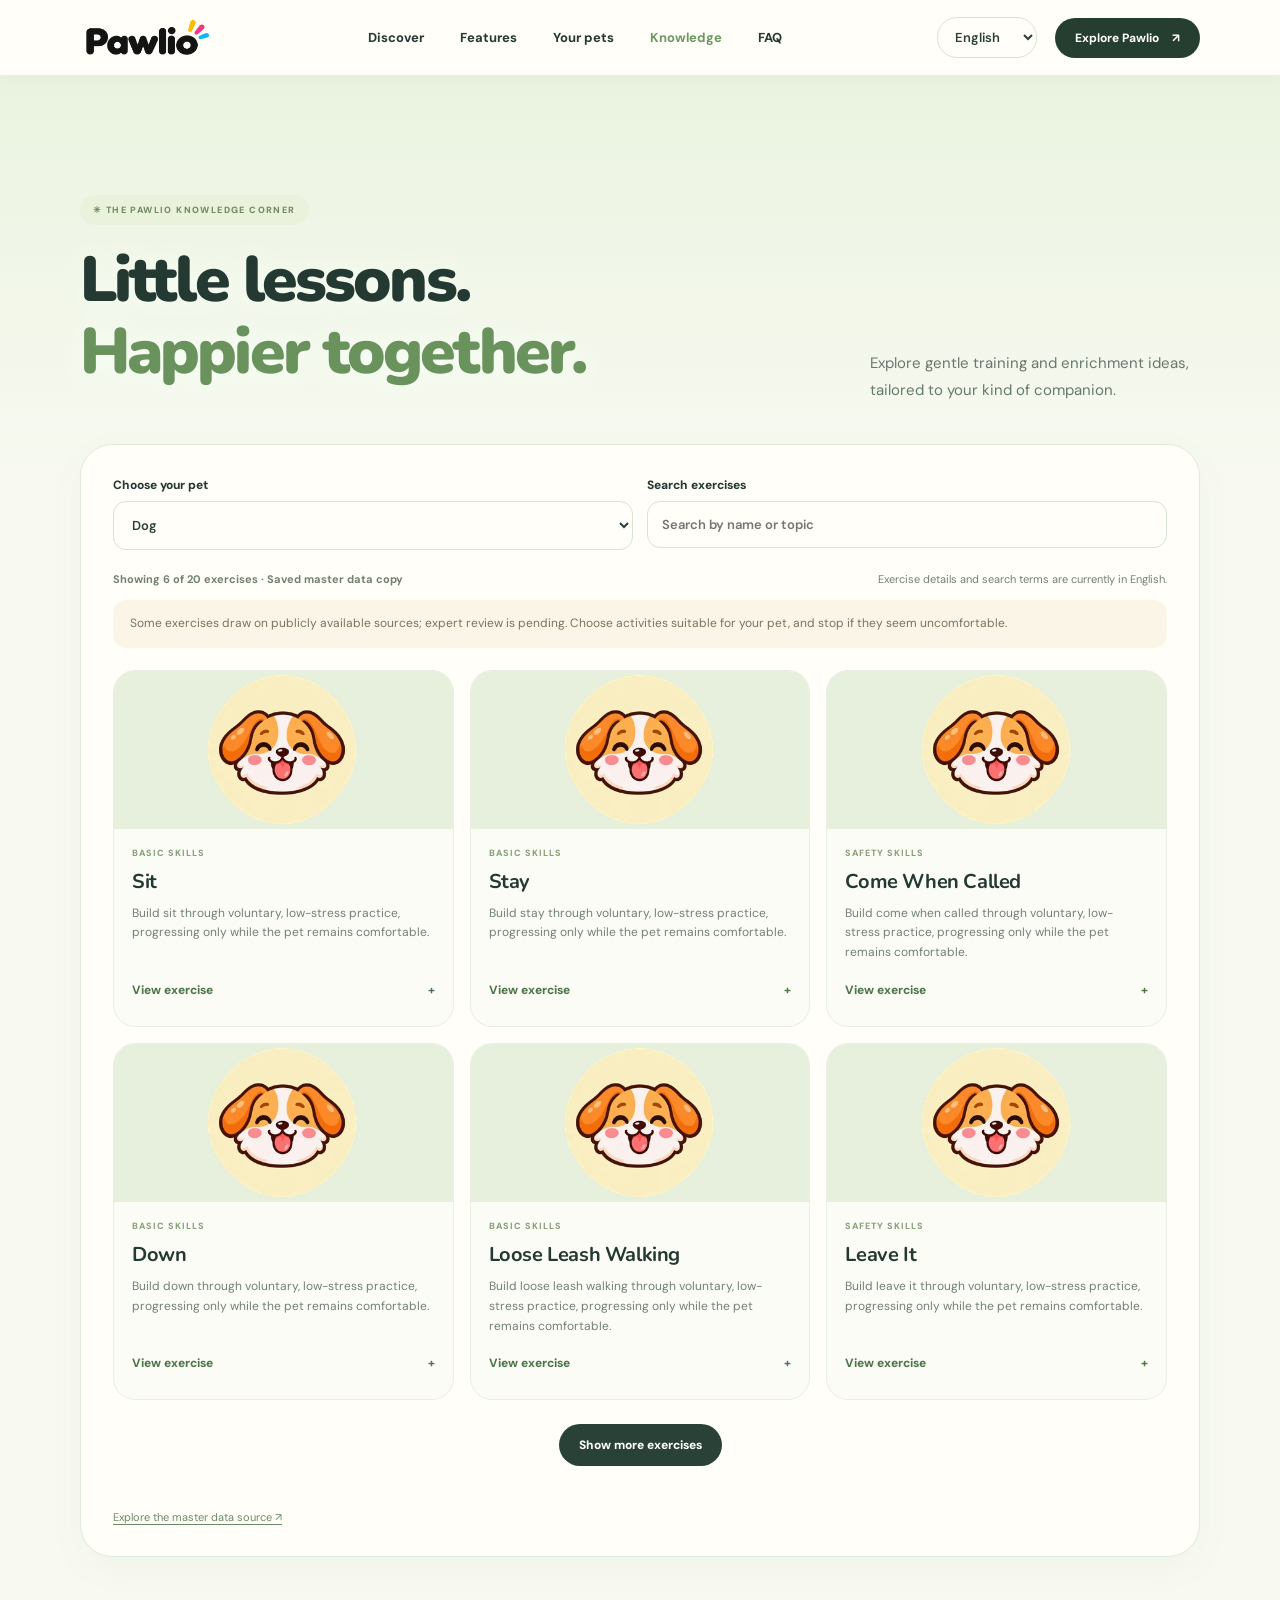
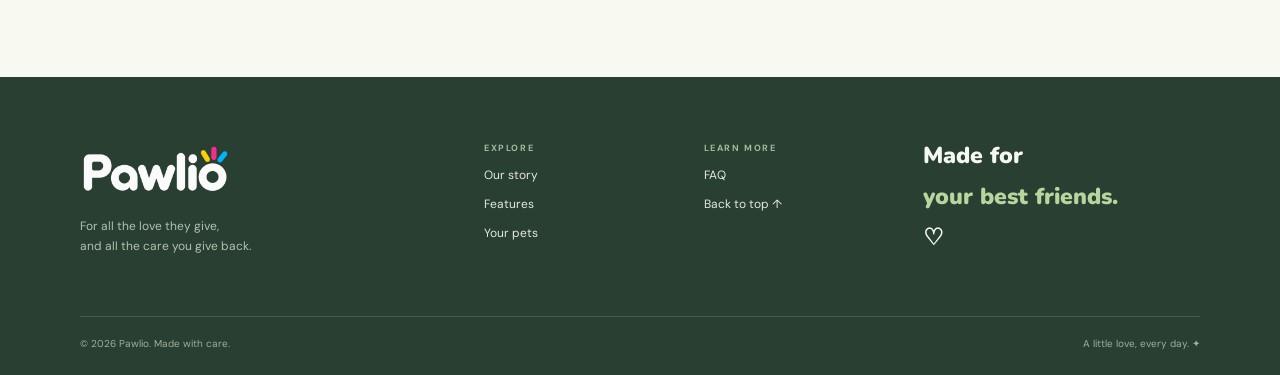
==== exercises.html @ b814471b "Add dedicated exercise page and update navbar logo" ====
<!DOCTYPE html>
<html lang="en"><head><meta charset="UTF-8"><meta name="viewport" content="width=device-width, initial-scale=1"><meta name="theme-color" content="#f9fbf0"><meta name="description" content="Discover pet-specific training and enrichment ideas in the Pawlio knowledge corner."><title>Pet Exercises &amp; Training — Pawlio</title><link rel="preconnect" href="https://fonts.googleapis.com"><link rel="preconnect" href="https://fonts.gstatic.com" crossorigin><link href="https://fonts.googleapis.com/css2?family=DM+Sans:wght@400;500;600;700&family=Nunito:wght@500;600;700;800;900&family=Noto+Sans+KR:wght@400;600;700;900&family=Noto+Sans+SC:wght@400;600;700;900&family=Noto+Sans+JP:wght@400;600;700;900&display=swap" rel="stylesheet"><link rel="stylesheet" href="style.css"></head><body>
<header class="top"><nav class="nav wrap" aria-label="Main navigation"><a class="brand brand-header" href="index.html#home" aria-label="Pawlio home"><img src="assets/brand/pawlio-wordmark-dark.png" alt="" width="1000" height="333"></a><div class="navlinks"><a href="index.html#care">Discover</a><a href="index.html#features">Features</a><a href="index.html#friends">Your pets</a><a href="exercises.html" aria-current="page">Knowledge</a><a href="index.html#faq">FAQ</a></div><label class="language-picker"><span class="sr-only">Language</span><select id="language" aria-label="Language"><option value="en">English</option><option value="ko">한국어</option><option value="zh-CN">简体中文</option><option value="ja">日本語</option></select></label><a class="navcta" href="index.html#care">Explore Pawlio <span>↗</span></a><button class="menu" aria-label="Open navigation" aria-expanded="false">☰</button></nav></header>
<main id="top"><section id="knowledge" class="knowledge section exercise-page"><div class="wrap"><div class="knowledge-heading"><div><span class="pill" data-i18n="knowledgePill">✳ &nbsp; THE PAWLIO KNOWLEDGE CORNER</span><h1><span data-i18n="knowledgeTitle">Little lessons.</span><br><em data-i18n="knowledgeTitle2">Happier together.</em></h1></div><p data-i18n="knowledgeIntro">Explore gentle training and enrichment ideas, tailored to your kind of companion.</p></div><div class="knowledge-panel" id="exercise-library"><div class="knowledge-controls"><div><label for="species-select" data-i18n="choosePet">Choose your pet</label><select id="species-select"></select></div><div class="search-control"><label for="exercise-search" data-i18n="searchExercises">Search exercises</label><input id="exercise-search" type="search" autocomplete="off" placeholder="Search by name or topic"></div></div><div class="knowledge-meta"><p id="exercise-status" aria-live="polite"></p><span data-i18n="englishContent">Exercise details are currently in English.</span></div><p class="review-note" data-i18n="reviewNote">Some exercises draw on publicly available sources; expert review is pending. Choose activities suitable for your pet, and stop if they seem uncomfortable.</p><div id="exercise-grid" class="exercise-grid" aria-live="polite"></div><div class="knowledge-actions"><button class="more-exercises" type="button" id="show-more" hidden data-i18n="showMore">Show more exercises</button><button class="retry-exercises" type="button" id="retry" hidden data-i18n="retry">Try again</button></div><a class="source-link" href="https://github.com/Deshan555/Pawtrack-Master-Data" target="_blank" rel="noopener noreferrer" data-i18n="sourceLink">Explore the master data source ↗</a></div></div></section>
</main><footer><div class="wrap footer"><div><a class="brand brand-footer" href="index.html#home" aria-label="Pawlio home"><img src="assets/brand/pawlio-wordmark.webp" alt="" width="2048" height="728" loading="lazy"></a><p>For all the love they give,<br>and all the care you give back.</p></div><div><b>EXPLORE</b><a href="index.html#care">Our story</a><a href="index.html#features">Features</a><a href="index.html#friends">Your pets</a></div><div><b>LEARN MORE</b><a href="index.html#faq">FAQ</a><a href="#top">Back to top ↑</a></div><div class="footer-love">Made for<br><span>your best friends.</span> ♡</div></div><div class="wrap footer-bottom"><span>© 2026 Pawlio. Made with care.</span><span>A little love, every day. ✦</span></div></footer><script src="translations.js" defer></script><script src="script.js" defer></script></body></html>
---- style.css ----
:root{--ink:#243932;--muted:#66796f;--green:#cce5b1;--cream:#fafbf1;--line:#dce6d7}*{box-sizing:border-box}html{scroll-behavior:smooth;scroll-padding-top:90px}body{margin:0;color:var(--ink);background:var(--cream);font-family:'DM Sans',sans-serif;-webkit-font-smoothing:antialiased}.wrap{width:min(1120px,calc(100% - 48px));margin:auto}a{color:inherit;text-decoration:none}button{font:inherit}.top{position:sticky;top:0;z-index:20;background:#fffef9;box-shadow:0 3px 15px #49653b0c}.nav{height:75px;display:flex;align-items:center;justify-content:space-between}.brand{font:900 29px 'Nunito',sans-serif;letter-spacing:-1.8px;white-space:nowrap}.brand-icon{display:inline-grid;place-items:center;width:32px;height:32px;background:#c8e5ae;border-radius:11px;color:#355a3b;font-size:24px;letter-spacing:0;transform:rotate(-12deg)}.brand-dot{color:#a9cd87}.navlinks{display:flex;gap:36px;font-size:13px;font-weight:700}.navlinks a:hover{color:#7c9e65}.navcta{background:#263e30;color:#fff;border-radius:50px;padding:12px 20px;font-size:12px;font-weight:700}.navcta span{padding-left:10px}.menu{display:none;border:0;background:none;font-size:24px}.hero{height:min(810px,calc(100svh - 75px));min-height:650px;position:relative;background:#d5eddf;overflow:hidden}.hero-art{position:absolute;inset:0;background-image:url('hero.webp');background-size:cover;background-position:center 58%}.hero-tint{position:absolute;inset:0;background:linear-gradient(180deg,rgba(239,249,230,.46) 0%,rgba(235,248,229,.34) 36%,transparent 67%,rgba(36,63,36,.12) 100%)}.hero-content{position:relative;z-index:1;text-align:center;padding:65px 20px 0}.eyebrow,.pill,.number{font-size:10px;font-weight:800;letter-spacing:2px}.eyebrow{color:#557a5c}.eyebrow span{color:#a9ba6a;padding:0 7px}h1,h2,h3,h4,p{margin:0}h1,h2,h3,h4{font-family:'Nunito',sans-serif;letter-spacing:-.045em}h1{font-size:clamp(52px,6.2vw,82px);line-height:1.02;margin:17px 0 16px;font-weight:900;text-shadow:0 2px 25px #f5fff4}em{font-style:normal;color:#69925c}.hero-content p{font-size:15px;line-height:1.65;font-weight:600;color:#455d4c}.hero-actions{display:flex;justify-content:center;gap:10px;margin-top:23px}.button{display:inline-flex;justify-content:center;align-items:center;gap:22px;border-radius:30px;padding:15px 21px;font-size:12px;font-weight:800;transition:transform .2s,box-shadow .2s}.button:hover{transform:translateY(-3px);box-shadow:0 8px 18px #324b3524}.button.dark{background:#273e31;color:white}.button.light{background:#fffef4;color:#2f4a35}.hero-bottom{position:absolute;bottom:25px;left:0;right:0;display:flex;align-items:center;justify-content:center;color:white;font-size:9px;letter-spacing:1.7px;font-weight:800;text-shadow:0 1px 5px #43523a}.hero-bottom a{position:absolute;right:5%;border:1px solid white;border-radius:50%;width:35px;height:35px;display:grid;place-items:center;font-size:16px}.section{padding:120px 0}.intro{background:#f9fbf2}.intro-top{text-align:center;max-width:680px;margin:auto}.pill{display:inline-flex;color:#718862;background:#eaf2dc;border-radius:20px;padding:9px 13px;font-size:9px;letter-spacing:1.4px}h2{font-size:clamp(38px,4.4vw,57px);line-height:1.08;font-weight:900}.intro h2{margin:21px 0 20px}.intro-top>p,.feature-heading>p,.friends-inner>p,.faq-grid>div>p{font-size:15px;line-height:1.8;color:var(--muted)}.intro-top>p{max-width:550px;margin:auto}.care-grid{display:grid;grid-template-columns:repeat(3,1fr);gap:25px;margin-top:68px}.care-grid article{text-align:center;padding:0 24px}.care-icon{width:62px;height:62px;border-radius:24px;display:grid;place-items:center;margin:0 auto 21px;font-size:28px;font-weight:700}.peach{background:#fce8d9;color:#ca8977}.lilac{background:#eeebf9;color:#9588bc}.green{background:#e1eed5;color:#7c9c68}.care-grid h3{font-size:20px;margin-bottom:10px;letter-spacing:-.025em}.care-grid p,.feature-copy p{font-size:14px;line-height:1.75;color:var(--muted)}.features{background:#edf5e6}.feature-heading{display:flex;align-items:end;justify-content:space-between;margin-bottom:65px;gap:30px}.feature-heading h2{margin-top:20px}.feature-heading>p{max-width:320px}.feature-block{display:grid;grid-template-columns:1fr 1fr;align-items:center;gap:90px;margin-bottom:70px}.feature-block:last-child{margin-bottom:0}.feature-block.reverse .feature-copy{order:2}.feature-copy{padding:30px 0}.number{color:#8ca67a}.feature-copy h3{font-size:clamp(36px,4vw,52px);line-height:1.1;margin:20px 0}.feature-copy p{max-width:390px}.tags{display:flex;gap:8px;flex-wrap:wrap;margin-top:25px}.tags span{border:1px solid #cbdcc4;color:#78906e;padding:8px 11px;border-radius:20px;font-size:11px;font-weight:700}.feature-visual{height:460px;border-radius:38px;position:relative;display:grid;place-items:center;overflow:hidden}.health{background:#d1e7cb}.health:before,.routine:before{content:'';position:absolute;width:360px;height:360px;border:1px solid #ffffff80;border-radius:50%}.phone{width:225px;height:380px;background:#fffdf8;border-radius:32px;border:7px solid #263e32;box-shadow:0 23px 35px #6f94743b;position:relative;padding:13px 14px;transform:rotate(-4deg)}.phone-top{font-size:7px;font-weight:800;display:flex;justify-content:space-between}.phone-head{display:grid;gap:5px;margin-top:20px}.phone-head span,.routine-card small{font-size:7px;letter-spacing:1px;font-weight:800;color:#829a7d}.phone-head b{font:900 16px 'Nunito'}.phone-head small,.mini-pet small,.mini-row small{font-size:8px;color:#9ba99c;display:block;margin-top:3px}.mini-pet{display:flex;align-items:center;gap:9px;background:#eaf4de;padding:10px;border-radius:13px;margin-top:18px;font-size:9px}.mini-pet>span{margin-left:auto}.pet-circle{width:36px;height:36px;border-radius:50%;display:grid;place-items:center;background:#d3e3ba;font-size:21px}.mini-title{display:flex;justify-content:space-between;margin:19px 0 8px;font-size:10px;font-weight:800}.mini-title span{color:#94ad84;font-size:8px}.mini-row{display:flex;align-items:center;gap:9px;padding:9px 0;border-top:1px solid #f1f3eb;font-size:9px}.mini-row i{font-style:normal;border-radius:10px;background:#f5eae3;padding:8px;color:#d6a38f}.mini-row>span{margin-left:auto}.phone-nav{position:absolute;bottom:12px;left:0;right:0;text-align:center;font-size:13px;color:#8aa180}.float-star{position:absolute;font-size:55px;color:#f9f4d2;left:12%;top:13%}.float-note{position:absolute;right:4%;bottom:18%;padding:13px;background:#fffdf8;border-radius:14px;transform:rotate(7deg);font-size:10px;box-shadow:0 8px 20px #6e8b6a22}.float-note small{margin-left:15px;font-size:9px;color:#91a18d}.routine{background:#f7dfc4}.routine:before{border-color:#fff9}.routine-card{position:relative;width:270px;background:#fffdf8;border-radius:28px;padding:28px;box-shadow:0 22px 40px #ad8d6c25;transform:rotate(4deg)}.sun{display:grid;place-items:center;width:40px;height:40px;border-radius:14px;background:#f9e3b4;color:#d59d48;font-size:25px;margin-bottom:20px}.routine-card h4{font-size:28px;line-height:1.1;margin:10px 0 20px}.task{border-top:1px solid #eef0e8;padding:11px 0;font-size:10px;font-weight:700}.task span{color:#8eae7a;padding-right:6px}.task b{float:right;color:#a5b89c;font-size:9px}.sparkle{position:absolute;right:12%;top:14%;color:#fff8de;font-size:55px}.friends{background:#dcebd3;text-align:center;position:relative;overflow:hidden}.friends:before,.friends:after{content:'✳';position:absolute;font-size:130px;color:#c6dfb8;top:25%}.friends:before{left:-25px}.friends:after{right:-20px;top:50%}.friends-inner{position:relative;z-index:1}.friends h2{margin:20px 0}.friends-inner>p{max-width:500px;margin:auto}.pet-list{display:flex;justify-content:center;gap:13px;flex-wrap:wrap;margin:45px 0 34px}.pet-list span{width:108px;height:108px;border-radius:32px;background:#f8fbef;display:flex;flex-direction:column;align-items:center;justify-content:center;gap:8px;font-size:31px;box-shadow:0 5px 0 #c8dec0}.pet-list span:nth-child(even){transform:translateY(10px);background:#fff6e8}.pet-list b{font-size:10px;letter-spacing:.4px}.friends-note{font:700 13px 'Nunito';color:#78936c}.friends-note span{color:#d19383}.little-banner{background:#fff7e8;padding:86px 0;overflow:hidden}.banner-inner{display:grid;grid-template-columns:1fr 1fr;align-items:center}.banner-inner>div:first-child>span{font-size:10px;letter-spacing:2px;font-weight:800;color:#b59f72}.banner-inner h2{margin:18px 0}.banner-inner p{font-size:14px;color:#899386;margin-bottom:24px}.banner-art{height:260px;display:grid;place-items:center;position:relative}.big-heart{font-size:220px;color:#f0cfb9;text-shadow:10px 15px 0 #ebc2a9;transform:rotate(-12deg)}.paw{position:absolute;color:#fff8e8;font-size:105px;transform:rotate(-12deg)}.tiny-star{position:absolute;color:#b9d29f;font-size:50px;right:12%;top:13%}.faq{background:#f8fbf3}.faq-grid{display:grid;grid-template-columns:1fr 1.2fr;gap:100px}.faq h2{margin:20px 0}.faq-grid>div>p{max-width:330px}.questions details{border-bottom:1px solid #dce7d9}.questions summary{list-style:none;cursor:pointer;font:800 15px 'Nunito';padding:20px 0;display:flex;justify-content:space-between;gap:20px}.questions summary::-webkit-details-marker{display:none}.questions summary span{font-size:21px;color:#84a176;transition:transform .2s}.questions details[open] summary span{transform:rotate(45deg)}.questions details p{font-size:13px;line-height:1.7;color:#6d8070;padding:0 30px 20px 0}footer{background:#293f32;color:#f4f8ee;padding:65px 0 25px}.footer{display:grid;grid-template-columns:2fr 1fr 1fr 1.5fr;gap:35px}.footer .brand-icon{background:#c7dfa9}.footer p{color:#b2c2ae;font-size:12px;line-height:1.7;margin-top:15px}.footer>div:not(:first-child){display:flex;flex-direction:column;gap:13px}.footer b{font-size:9px;letter-spacing:1.6px;color:#a3ba9d}.footer>div>a:not(.brand){font-size:12px;color:#e1ebdc}.footer-love{font:900 23px 'Nunito';line-height:1.2}.footer-love span{color:#b8d59e}.footer-bottom{display:flex;justify-content:space-between;border-top:1px solid #ffffff24;margin-top:60px;padding-top:20px;color:#9db19b;font-size:10px}@media(max-width:750px){.wrap{width:min(100% - 36px,1120px)}.nav{height:68px}.navlinks{display:none;position:absolute;top:68px;left:0;right:0;padding:20px;background:#fffef9;flex-direction:column;gap:20px;text-align:center}.navlinks.open{display:flex}.navcta{margin-left:auto;margin-right:14px;padding:11px 14px}.menu{display:block}.hero{height:700px;min-height:0}.hero-art{background-position:center bottom}.hero-content{padding-top:58px}.hero-content p{font-size:13px}.desktop{display:none}.hero-bottom span{font-size:8px}.section{padding:85px 0}.care-grid{grid-template-columns:1fr;gap:38px;margin-top:50px}.care-grid article{max-width:360px;margin:auto}.feature-heading{display:block}.feature-heading>p{margin-top:20px}.feature-block{grid-template-columns:1fr;gap:10px;margin-bottom:45px}.feature-block.reverse .feature-copy{order:0}.feature-visual{height:390px}.feature-copy{padding:20px 0}.feature-heading{margin-bottom:25px}.pet-list{gap:9px}.pet-list span{width:86px;height:90px;border-radius:25px}.friends:before,.friends:after{font-size:80px}.banner-inner{grid-template-columns:1fr}.banner-art{height:210px}.big-heart{font-size:170px}.paw{font-size:80px}.faq-grid{grid-template-columns:1fr;gap:30px}.footer{grid-template-columns:1fr 1fr}.footer-love{font-size:20px}.footer-bottom{gap:20px}.footer-bottom span:last-child{text-align:right}}@media(prefers-reduced-motion:reduce){html{scroll-behavior:auto}*{transition:none!important}}

/* Pawlio species illustrations */
.pet-list span { width: 116px; height: 132px; gap: 7px; }
.pet-list img { display: block; width: 76px; height: 76px; object-fit: contain; }
@media (max-width: 750px) { .pet-list span { width: 92px; height: 110px; } .pet-list img { width: 62px; height: 62px; } }
/* Language and knowledge */
.sr-only{position:absolute;width:1px;height:1px;padding:0;margin:-1px;overflow:hidden;clip:rect(0,0,0,0);white-space:nowrap;border:0}.language-picker select,.knowledge-controls select,.knowledge-controls input{font:600 13px 'DM Sans',sans-serif;color:#294137;background:#fffef9;border:1px solid #d7e5d2;border-radius:20px;padding:10px 13px}.language-picker select{max-width:105px}.language-picker{margin-left:auto;margin-right:18px}.navlinks{margin-left:auto}.navcta{white-space:nowrap}.knowledge{background:#f8faf1}.knowledge-heading{display:flex;align-items:end;justify-content:space-between;gap:30px;margin-bottom:40px}.knowledge-heading h2{margin-top:20px}.knowledge-heading>p{max-width:330px;color:#66796f;font-size:15px;line-height:1.8}.knowledge-panel{background:#fffef9;border:1px solid #e1ebdb;border-radius:32px;padding:32px;box-shadow:0 12px 36px #54724a0b}.knowledge-controls{display:flex;gap:14px}.knowledge-controls>div{flex:1}.knowledge-controls label{display:block;font-size:12px;font-weight:800;margin-bottom:8px}.knowledge-controls select,.knowledge-controls input{border-radius:13px;width:100%;padding:14px}.knowledge-meta{display:flex;justify-content:space-between;gap:15px;align-items:center;margin:22px 0 14px;font-size:11px;color:#70816f}.knowledge-meta p{font-weight:700}.review-note{padding:14px 17px;background:#faf5e7;color:#7c725d;font-size:12px;line-height:1.6;border-radius:13px;margin-bottom:22px}.exercise-grid{display:grid;grid-template-columns:repeat(3,minmax(0,1fr));gap:16px}.exercise-card{border:1px solid #e9eee2;border-radius:22px;overflow:hidden;background:#fbfcf6;display:flex;flex-direction:column}.exercise-image{height:158px;background:#e6f0dd;display:flex;align-items:center;justify-content:center}.exercise-image img{width:100%;height:100%;object-fit:contain}.exercise-body{padding:18px;display:flex;flex-direction:column;gap:9px;flex:1}.exercise-category{font-size:9px;text-transform:uppercase;letter-spacing:1px;font-weight:800;color:#86a079}.exercise-body h3{font-size:20px;letter-spacing:-.02em}.exercise-body>p{font-size:12px;line-height:1.65;color:#718174}.exercise-detail{margin-top:auto}.exercise-detail summary{list-style:none;cursor:pointer;font-size:12px;font-weight:800;color:#4d754a;padding:10px 0}.exercise-detail summary::-webkit-details-marker{display:none}.exercise-detail summary::after{content:' +';float:right}.exercise-detail[open] summary::after{content:' −'}.exercise-detail h4{font-size:13px;margin:12px 0 7px}.exercise-detail ol,.exercise-detail ul{padding-left:18px;margin:0;color:#67786a;font-size:12px;line-height:1.6}.exercise-detail li{margin-bottom:7px}.exercise-detail a,.source-link{text-decoration:underline;text-underline-offset:3px}.exercise-detail a{overflow-wrap:anywhere}.knowledge-actions{text-align:center}.more-exercises,.retry-exercises{border:0;border-radius:24px;background:#294137;color:white;padding:13px 20px;font-weight:800;font-size:12px;margin:24px 0;cursor:pointer}.source-link{display:block;font-size:11px;color:#6b8a67;margin-top:20px}.knowledge-empty{grid-column:1/-1;color:#6e8170;padding:35px;text-align:center}.exercise-note{font-size:11px;line-height:1.55;color:#7d715e}.menu{flex-shrink:0}@media(max-width:850px){.navlinks{gap:18px}.language-picker{margin-right:8px}.exercise-grid{grid-template-columns:repeat(2,minmax(0,1fr))}}@media(max-width:750px){.language-picker{margin-left:auto;margin-right:8px}.navcta{margin-left:0}.knowledge-heading{display:block}.knowledge-heading>p{margin-top:18px}.knowledge-panel{padding:20px}.knowledge-controls{flex-direction:column}.knowledge-meta{align-items:start;flex-direction:column}.exercise-grid{grid-template-columns:1fr}.exercise-image{height:180px}}
html:lang(ko) body{font-family:'Noto Sans KR','DM Sans',sans-serif}html:lang(zh-CN) body{font-family:'Noto Sans SC','DM Sans',sans-serif}html:lang(ja) body{font-family:'Noto Sans JP','DM Sans',sans-serif}html:lang(ko) h1,html:lang(ko) h2,html:lang(ko) h3,html:lang(ko) h4{font-family:'Noto Sans KR',sans-serif}html:lang(zh-CN) h1,html:lang(zh-CN) h2,html:lang(zh-CN) h3,html:lang(zh-CN) h4{font-family:'Noto Sans SC',sans-serif}html:lang(ja) h1,html:lang(ja) h2,html:lang(ja) h3,html:lang(ja) h4{font-family:'Noto Sans JP',sans-serif}html:lang(ko) h1,html:lang(ko) h2,html:lang(ko) h3,html:lang(zh-CN) h1,html:lang(zh-CN) h2,html:lang(zh-CN) h3,html:lang(ja) h1,html:lang(ja) h2,html:lang(ja) h3{letter-spacing:-.02em;line-height:1.35}html:lang(ko) h1,html:lang(zh-CN) h1,html:lang(ja) h1{font-size:clamp(38px,5vw,66px)}html:lang(ko) h2,html:lang(zh-CN) h2,html:lang(ja) h2{font-size:clamp(30px,3.6vw,48px)}html:lang(ko) .pill,html:lang(zh-CN) .pill,html:lang(ja) .pill{letter-spacing:0}
/* Original Pawlio wordmark: white lettering needs a dark surface. */
.brand-header{display:inline-flex;align-items:center;justify-content:center;background:#293f32;border-radius:15px;padding:7px 11px;line-height:0;flex-shrink:0}
.brand-header img{display:block;width:112px;height:auto}
.brand-footer{display:inline-flex;align-items:center;line-height:0}
.brand-footer img{display:block;width:150px;height:auto}
@media(max-width:750px){.brand-header{padding:6px 9px;border-radius:12px}.brand-header img{width:96px}.brand-footer img{width:135px}}
/* Wordmark and dedicated knowledge page */
.brand-header{background:transparent;padding:0;border-radius:0}
.brand-header img{width:132px;height:auto}
.navlinks a[aria-current="page"]{color:#6d9860}
.knowledge-teaser{background:#f5f8ec;overflow:hidden}.teaser-inner{display:grid;grid-template-columns:1fr 1fr;align-items:center;gap:60px}.teaser-copy h2{margin:20px 0}.teaser-copy>p{color:#66796f;font-size:15px;line-height:1.8;max-width:420px;margin-bottom:28px}.teaser-art{position:relative;display:grid;place-items:center;height:300px}.teaser-art-orbit{width:300px;height:260px;position:absolute;background:#e3eed8;border-radius:46% 54% 48% 52%;transform:rotate(-8deg)}.teaser-art img{position:relative;width:220px;height:220px;object-fit:contain}.teaser-sparkle,.teaser-dot{position:absolute;font-size:42px;color:#b5cd96}.teaser-sparkle{top:30px;right:20%}.teaser-dot{bottom:35px;left:18%;color:#efd5ad}.exercise-page{min-height:80vh;background:linear-gradient(180deg,#eaf3e0 0,#f8faf1 420px);overflow:hidden}.exercise-page .knowledge-heading h1{font-size:clamp(42px,5vw,64px);line-height:1.12;margin-top:20px}.exercise-card{transition:transform .22s ease,box-shadow .22s ease}.exercise-card:hover{transform:translateY(-4px);box-shadow:0 12px 28px #3b613113}.exercise-detail summary:focus-visible,.more-exercises:focus-visible,.button:focus-visible{outline:3px solid #7ba66b;outline-offset:3px}.exercise-card details[open]{padding-bottom:4px}
@media (prefers-reduced-motion:no-preference){@keyframes pawlio-rise{from{opacity:0;transform:translateY(14px)}to{opacity:1;transform:translateY(0)}}@keyframes pawlio-float{0%,100%{transform:translateY(0)}50%{transform:translateY(-8px)}}.hero-content,.exercise-page .knowledge-heading{animation:pawlio-rise .65s ease both}.teaser-art img{animation:pawlio-float 4s ease-in-out infinite}.exercise-card{animation:pawlio-rise .32s ease both}.exercise-card:nth-child(2){animation-delay:.04s}.exercise-card:nth-child(3){animation-delay:.08s}.exercise-card:nth-child(4){animation-delay:.12s}.exercise-card:nth-child(5){animation-delay:.16s}.exercise-card:nth-child(6){animation-delay:.2s}}
@media(max-width:750px){.brand-header{padding:0}.brand-header img{width:115px}.teaser-inner{grid-template-columns:1fr;gap:5px}.teaser-art{height:240px}.teaser-art-orbit{width:250px;height:210px}.teaser-art img{width:180px;height:180px}}
@media(max-width:420px){.navcta{display:none}.brand-header img{width:105px}.language-picker{margin-left:auto}}
@media (prefers-reduced-motion:reduce){.exercise-card,.teaser-art img,.hero-content,.exercise-page .knowledge-heading{animation:none!important;transition:none!important}}
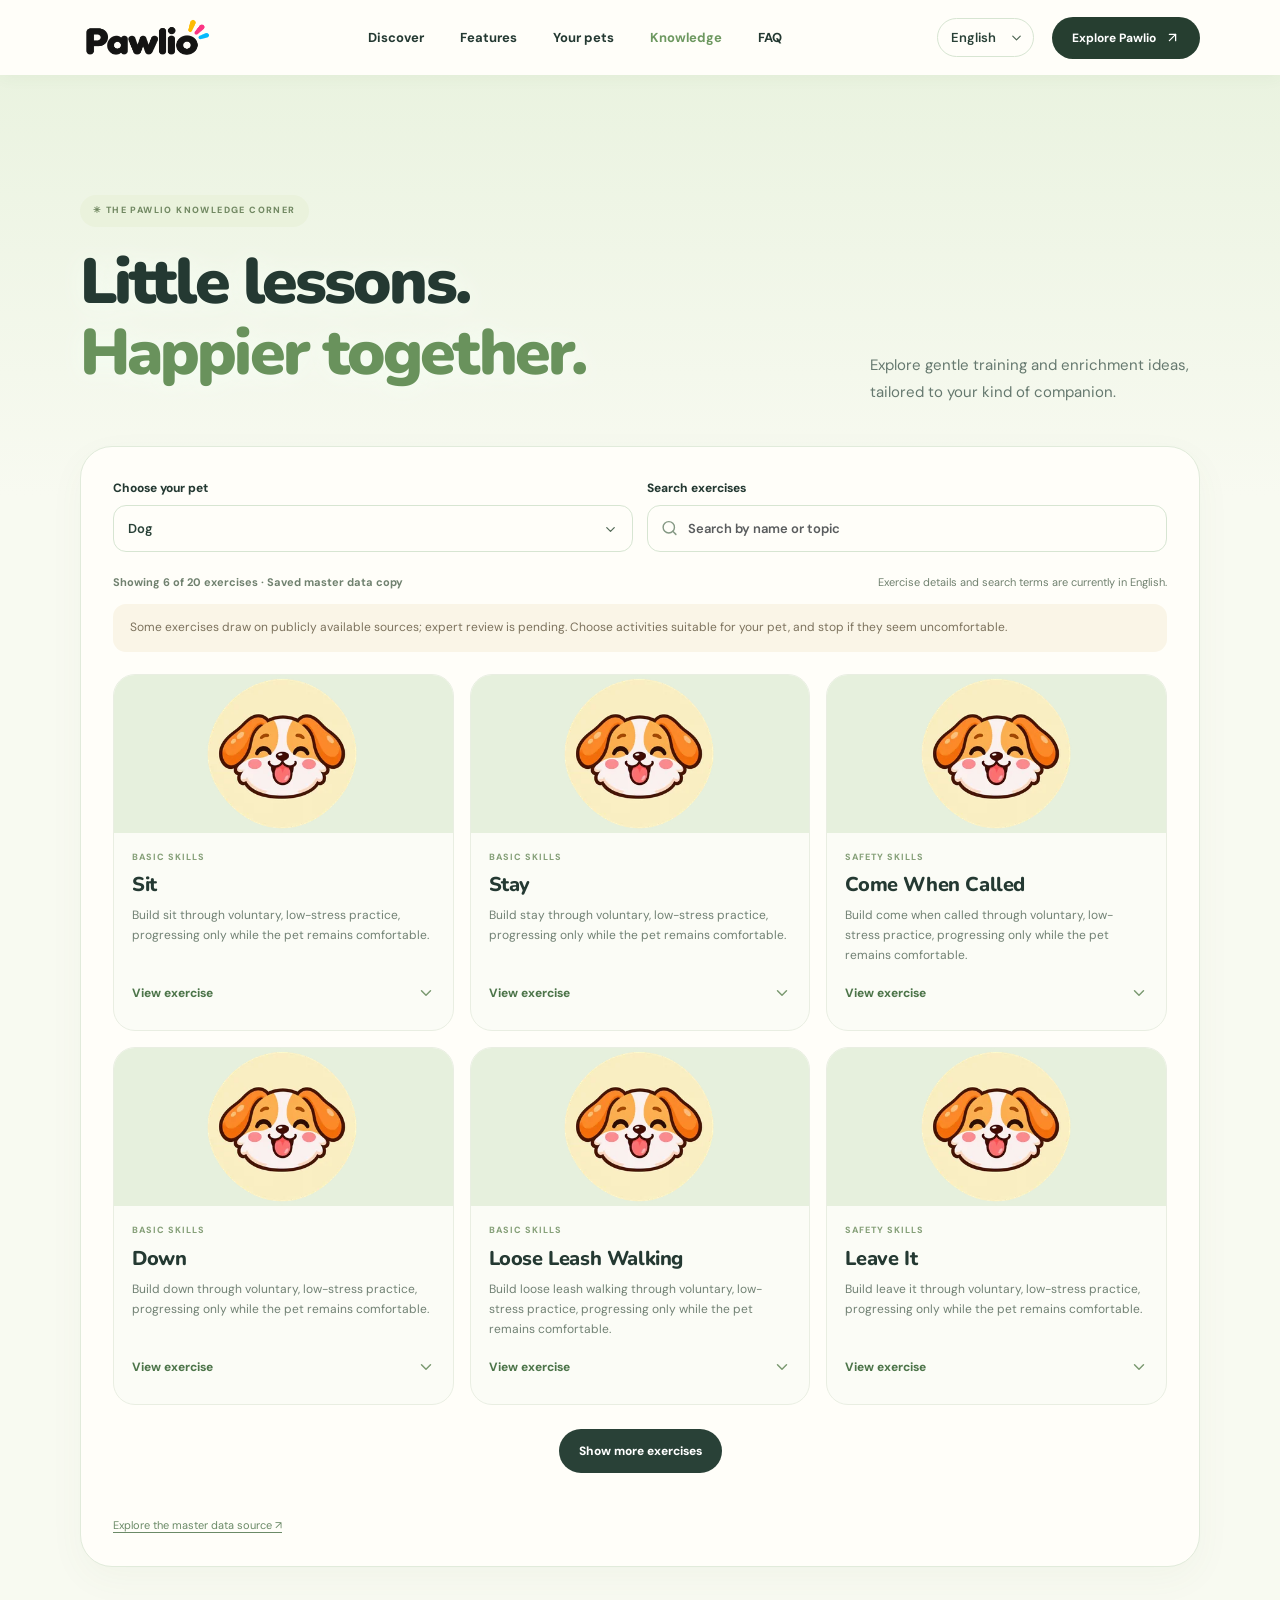
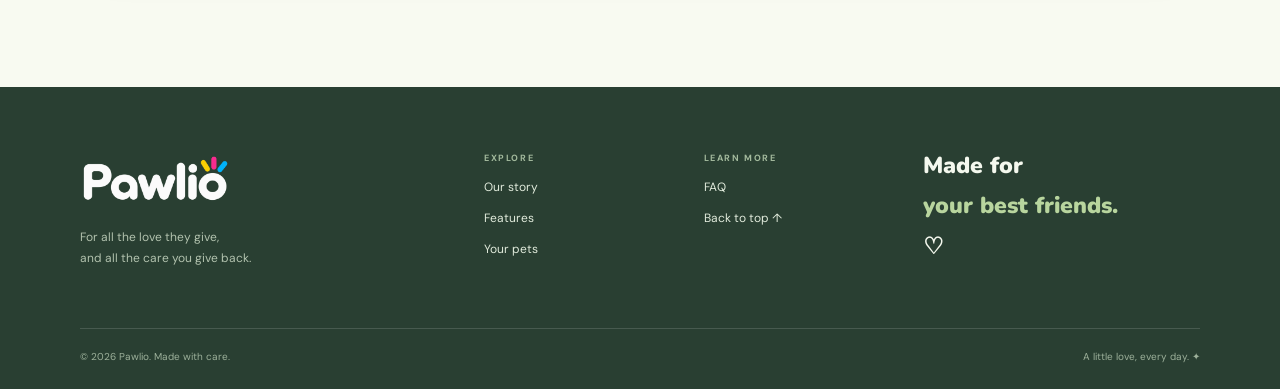
==== commit 30e9b23d: "Adopt Bootstrap components and Lucide icons" ====
--- a/exercises.html
+++ b/exercises.html
@@ -1,5 +1,5 @@
 <!DOCTYPE html>
-<html lang="en"><head><meta charset="UTF-8"><meta name="viewport" content="width=device-width, initial-scale=1"><meta name="theme-color" content="#f9fbf0"><meta name="description" content="Discover pet-specific training and enrichment ideas in the Pawlio knowledge corner."><title>Pet Exercises &amp; Training — Pawlio</title><link rel="preconnect" href="https://fonts.googleapis.com"><link rel="preconnect" href="https://fonts.gstatic.com" crossorigin><link href="https://fonts.googleapis.com/css2?family=DM+Sans:wght@400;500;600;700&family=Nunito:wght@500;600;700;800;900&family=Noto+Sans+KR:wght@400;600;700;900&family=Noto+Sans+SC:wght@400;600;700;900&family=Noto+Sans+JP:wght@400;600;700;900&display=swap" rel="stylesheet"><link rel="stylesheet" href="style.css"></head><body>
-<header class="top"><nav class="nav wrap" aria-label="Main navigation"><a class="brand brand-header" href="index.html#home" aria-label="Pawlio home"><img src="assets/brand/pawlio-wordmark-dark.png" alt="" width="1000" height="333"></a><div class="navlinks"><a href="index.html#care">Discover</a><a href="index.html#features">Features</a><a href="index.html#friends">Your pets</a><a href="exercises.html" aria-current="page">Knowledge</a><a href="index.html#faq">FAQ</a></div><label class="language-picker"><span class="sr-only">Language</span><select id="language" aria-label="Language"><option value="en">English</option><option value="ko">한국어</option><option value="zh-CN">简体中文</option><option value="ja">日本語</option></select></label><a class="navcta" href="index.html#care">Explore Pawlio <span>↗</span></a><button class="menu" aria-label="Open navigation" aria-expanded="false">☰</button></nav></header>
-<main id="top"><section id="knowledge" class="knowledge section exercise-page"><div class="wrap"><div class="knowledge-heading"><div><span class="pill" data-i18n="knowledgePill">✳ &nbsp; THE PAWLIO KNOWLEDGE CORNER</span><h1><span data-i18n="knowledgeTitle">Little lessons.</span><br><em data-i18n="knowledgeTitle2">Happier together.</em></h1></div><p data-i18n="knowledgeIntro">Explore gentle training and enrichment ideas, tailored to your kind of companion.</p></div><div class="knowledge-panel" id="exercise-library"><div class="knowledge-controls"><div><label for="species-select" data-i18n="choosePet">Choose your pet</label><select id="species-select"></select></div><div class="search-control"><label for="exercise-search" data-i18n="searchExercises">Search exercises</label><input id="exercise-search" type="search" autocomplete="off" placeholder="Search by name or topic"></div></div><div class="knowledge-meta"><p id="exercise-status" aria-live="polite"></p><span data-i18n="englishContent">Exercise details are currently in English.</span></div><p class="review-note" data-i18n="reviewNote">Some exercises draw on publicly available sources; expert review is pending. Choose activities suitable for your pet, and stop if they seem uncomfortable.</p><div id="exercise-grid" class="exercise-grid" aria-live="polite"></div><div class="knowledge-actions"><button class="more-exercises" type="button" id="show-more" hidden data-i18n="showMore">Show more exercises</button><button class="retry-exercises" type="button" id="retry" hidden data-i18n="retry">Try again</button></div><a class="source-link" href="https://github.com/Deshan555/Pawtrack-Master-Data" target="_blank" rel="noopener noreferrer" data-i18n="sourceLink">Explore the master data source ↗</a></div></div></section>
+<html lang="en"><head><meta charset="UTF-8"><meta name="viewport" content="width=device-width, initial-scale=1"><meta name="theme-color" content="#f9fbf0"><meta name="description" content="Discover pet-specific training and enrichment ideas in the Pawlio knowledge corner."><title>Pet Exercises &amp; Training — Pawlio</title><link rel="preconnect" href="https://fonts.googleapis.com"><link rel="preconnect" href="https://fonts.gstatic.com" crossorigin><link href="https://fonts.googleapis.com/css2?family=DM+Sans:wght@400;500;600;700&family=Nunito:wght@500;600;700;800;900&family=Noto+Sans+KR:wght@400;600;700;900&family=Noto+Sans+SC:wght@400;600;700;900&family=Noto+Sans+JP:wght@400;600;700;900&display=swap" rel="stylesheet"><link rel="stylesheet" href="vendor/bootstrap/bootstrap.min.css"><link rel="stylesheet" href="style.css"></head><body>
+<header class="top"><nav class="nav wrap" aria-label="Main navigation"><a class="brand brand-header" href="index.html#home" aria-label="Pawlio home"><img src="assets/brand/pawlio-wordmark-dark.png" alt="" width="1000" height="333"></a><div class="navlinks"><a href="index.html#care">Discover</a><a href="index.html#features">Features</a><a href="index.html#friends">Your pets</a><a href="exercises.html" aria-current="page">Knowledge</a><a href="index.html#faq">FAQ</a></div><label class="language-picker"><span class="sr-only">Language</span><select class="form-select" id="language" aria-label="Language"><option value="en">English</option><option value="ko">한국어</option><option value="zh-CN">简体中文</option><option value="ja">日本語</option></select><svg class="icon select-icon" aria-hidden="true" focusable="false"><use href="assets/icons/lucide.svg#chevronDown"></use></svg></label><a class="navcta btn" href="index.html#care">Explore Pawlio <svg class="icon" aria-hidden="true" focusable="false"><use href="assets/icons/lucide.svg#arrowUpRight"></use></svg></a><button class="menu btn" aria-label="Open navigation" aria-expanded="false"><svg class="icon menu-icon" aria-hidden="true" focusable="false"><use href="assets/icons/lucide.svg#menu"></use></svg></button></nav></header>
+<main id="top"><section id="knowledge" class="knowledge section exercise-page"><div class="wrap"><div class="knowledge-heading"><div><span class="pill" data-i18n="knowledgePill">✳ &nbsp; THE PAWLIO KNOWLEDGE CORNER</span><h1><span data-i18n="knowledgeTitle">Little lessons.</span><br><em data-i18n="knowledgeTitle2">Happier together.</em></h1></div><p data-i18n="knowledgeIntro">Explore gentle training and enrichment ideas, tailored to your kind of companion.</p></div><div class="knowledge-panel" id="exercise-library"><div class="knowledge-controls"><div><label class="form-label" for="species-select" data-i18n="choosePet">Choose your pet</label><select class="form-select" id="species-select"></select><svg class="icon select-icon" aria-hidden="true" focusable="false"><use href="assets/icons/lucide.svg#chevronDown"></use></svg></div><div class="search-control"><label class="form-label" for="exercise-search" data-i18n="searchExercises">Search exercises</label><div class="search-field"><svg class="icon" aria-hidden="true" focusable="false"><use href="assets/icons/lucide.svg#search"></use></svg><input class="form-control" id="exercise-search" type="search" autocomplete="off" placeholder="Search by name or topic"></div></div></div><div class="knowledge-meta"><p id="exercise-status" aria-live="polite"></p><span data-i18n="englishContent">Exercise details are currently in English.</span></div><p class="review-note alert alert-warning" data-i18n="reviewNote">Some exercises draw on publicly available sources; expert review is pending. Choose activities suitable for your pet, and stop if they seem uncomfortable.</p><div id="exercise-grid" class="exercise-grid" aria-live="polite"></div><div class="knowledge-actions"><button class="more-exercises btn" type="button" id="show-more" hidden data-i18n="showMore">Show more exercises</button><button class="retry-exercises btn" type="button" id="retry" hidden data-i18n="retry">Try again</button></div><a class="source-link" href="https://github.com/Deshan555/Pawtrack-Master-Data" target="_blank" rel="noopener noreferrer" data-i18n="sourceLink">Explore the master data source ↗</a></div></div></section>
 </main><footer><div class="wrap footer"><div><a class="brand brand-footer" href="index.html#home" aria-label="Pawlio home"><img src="assets/brand/pawlio-wordmark.webp" alt="" width="2048" height="728" loading="lazy"></a><p>For all the love they give,<br>and all the care you give back.</p></div><div><b>EXPLORE</b><a href="index.html#care">Our story</a><a href="index.html#features">Features</a><a href="index.html#friends">Your pets</a></div><div><b>LEARN MORE</b><a href="index.html#faq">FAQ</a><a href="#top">Back to top ↑</a></div><div class="footer-love">Made for<br><span>your best friends.</span> ♡</div></div><div class="wrap footer-bottom"><span>© 2026 Pawlio. Made with care.</span><span>A little love, every day. ✦</span></div></footer><script src="translations.js" defer></script><script src="script.js" defer></script></body></html>
--- a/style.css
+++ b/style.css
@@ -22,3 +22,17 @@
 @media(max-width:750px){.brand-header{padding:0}.brand-header img{width:115px}.teaser-inner{grid-template-columns:1fr;gap:5px}.teaser-art{height:240px}.teaser-art-orbit{width:250px;height:210px}.teaser-art img{width:180px;height:180px}}
 @media(max-width:420px){.navcta{display:none}.brand-header img{width:105px}.language-picker{margin-left:auto}}
 @media (prefers-reduced-motion:reduce){.exercise-card,.teaser-art img,.hero-content,.exercise-page .knowledge-heading{animation:none!important;transition:none!important}}
+/* Bootstrap components are themed to match Pawlio; icons use Lucide. */
+.icon{display:inline-block;width:1.15em;height:1.15em;flex:none;vertical-align:-.15em;fill:none;stroke:currentColor;stroke-width:2;stroke-linecap:round;stroke-linejoin:round}
+.btn{--bs-btn-focus-box-shadow:0 0 0 .22rem rgba(112,153,98,.3)}
+.navcta.btn{display:inline-flex;align-items:center;gap:9px;background:#263e30;color:#fff;border:0;border-radius:50px;padding:12px 20px;font-size:12px;font-weight:700}.navcta .icon,.button .icon{width:15px;height:15px}.menu.btn{color:var(--ink);border:0;padding:4px;background:none;line-height:1}.menu .icon{width:25px;height:25px}
+.care-icon .icon{width:29px;height:29px;stroke-width:1.7}.mini-row i{display:grid;place-items:center}.mini-row i .icon{width:14px;height:14px}.pet-circle img{display:block;width:36px;height:36px;object-fit:contain}
+.language-picker select.form-select{width:auto;padding-right:30px;background-color:#fffef9;background-position:right 8px center;background-size:12px}.knowledge-controls select.form-select{background-position:right 14px center;background-size:14px}.knowledge-controls label.form-label{margin:0 0 8px}.search-field{position:relative}.search-field>.icon{position:absolute;left:14px;top:50%;transform:translateY(-50%);width:17px;height:17px;color:#849884;pointer-events:none}.knowledge-controls .search-field input.form-control{padding-left:40px}.knowledge-controls select:focus,.knowledge-controls input:focus,.language-picker select:focus{border-color:#85ac78;box-shadow:0 0 0 .2rem #9dc38a45;outline:0}
+.exercise-card.card{color:inherit;background:#fbfcf6;border:1px solid #e9eee2}.exercise-body.card-body{padding:18px}.review-note.alert{margin-bottom:22px;border:0;background:#faf5e7;color:#7c725d}.more-exercises.btn,.retry-exercises.btn{color:white;background:#294137;border:0}
+@media(max-width:750px){.menu.btn{display:block}.navcta.btn{margin-left:0;margin-right:14px;padding:11px 14px}}
+@media(max-width:420px){.navcta.btn{display:none}}
+[hidden]{display:none!important}
+.language-picker{position:relative}.select-icon{position:absolute;pointer-events:none;width:15px;height:15px;color:#536a58}.language-picker .select-icon{right:10px;top:50%;transform:translateY(-50%)}.knowledge-controls>div:first-child{position:relative}.knowledge-controls .select-icon{right:15px;bottom:15px}.language-picker select.form-select,.knowledge-controls select.form-select{background-image:none}
+.exercise-body h3{font-weight:800}.feature-copy h3,.routine-card h4,.care-grid h3{font-weight:900}.questions summary .accordion-icon,.exercise-detail summary .accordion-icon{width:18px;height:18px;color:#7d9b73;transition:transform .2s;flex-shrink:0}.questions details[open] summary .accordion-icon,.exercise-detail[open] summary .accordion-icon{transform:rotate(180deg)}.exercise-detail summary{display:flex;justify-content:space-between;align-items:center;gap:10px}.exercise-detail summary::after{content:none}
+@media(prefers-reduced-motion:reduce){.accordion-icon{transition:none!important}}
+.exercise-detail[open] summary::after,.exercise-detail summary::after{content:none}
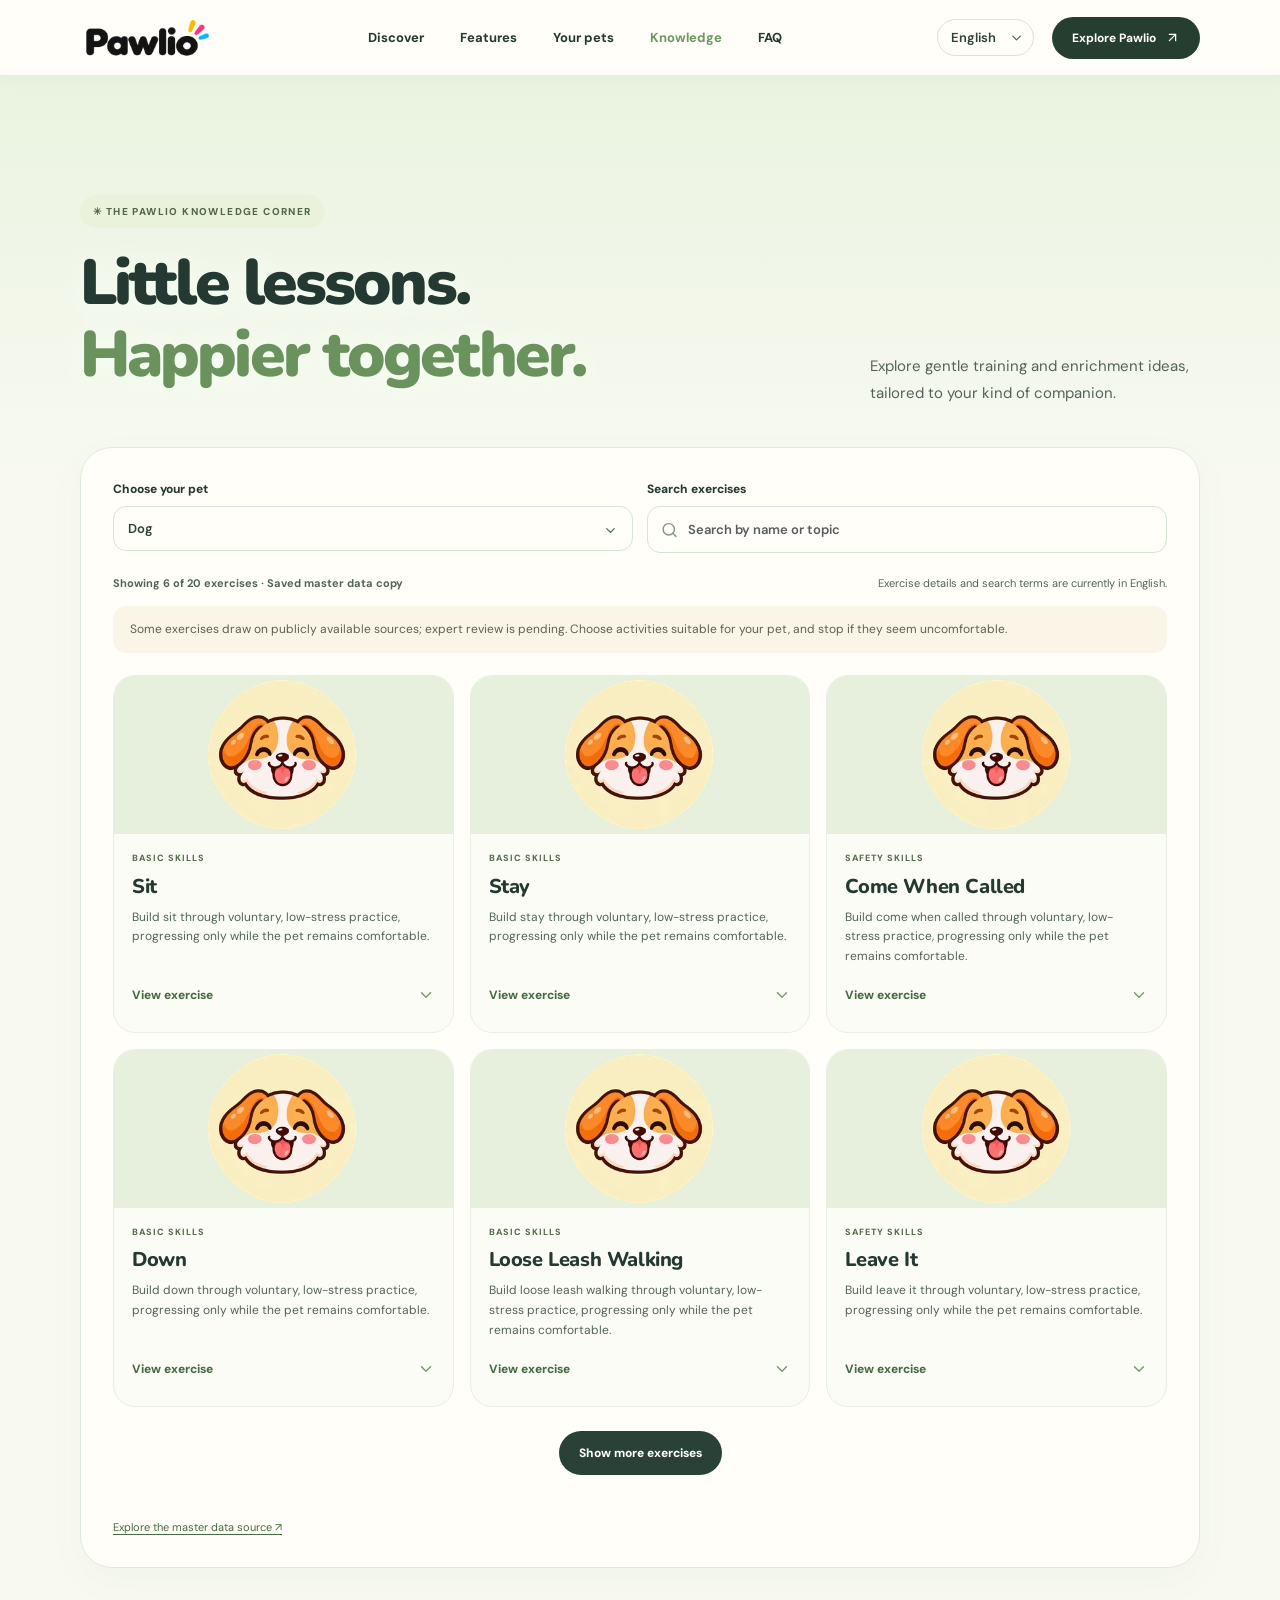
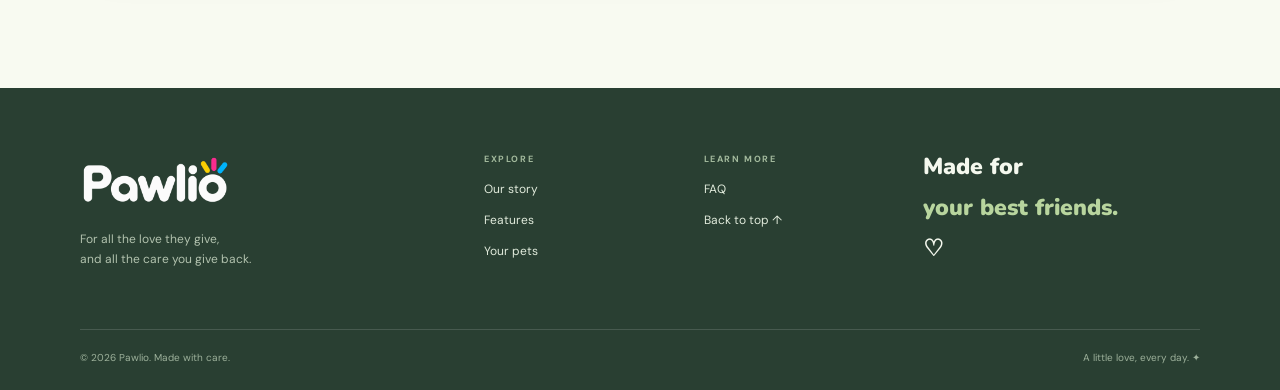
==== commit 82d15949: "Improve Lighthouse performance and contrast" ====
--- a/exercises.html
+++ b/exercises.html
@@ -1,5 +1,5 @@
 <!DOCTYPE html>
-<html lang="en"><head><meta charset="UTF-8"><meta name="viewport" content="width=device-width, initial-scale=1"><meta name="theme-color" content="#f9fbf0"><meta name="description" content="Discover pet-specific training and enrichment ideas in the Pawlio knowledge corner."><title>Pet Exercises &amp; Training — Pawlio</title><link rel="preconnect" href="https://fonts.googleapis.com"><link rel="preconnect" href="https://fonts.gstatic.com" crossorigin><link href="https://fonts.googleapis.com/css2?family=DM+Sans:wght@400;500;600;700&family=Nunito:wght@500;600;700;800;900&family=Noto+Sans+KR:wght@400;600;700;900&family=Noto+Sans+SC:wght@400;600;700;900&family=Noto+Sans+JP:wght@400;600;700;900&display=swap" rel="stylesheet"><link rel="stylesheet" href="vendor/bootstrap/bootstrap.min.css"><link rel="stylesheet" href="style.css"></head><body>
-<header class="top"><nav class="nav wrap" aria-label="Main navigation"><a class="brand brand-header" href="index.html#home" aria-label="Pawlio home"><img src="assets/brand/pawlio-wordmark-dark.png" alt="" width="1000" height="333"></a><div class="navlinks"><a href="index.html#care">Discover</a><a href="index.html#features">Features</a><a href="index.html#friends">Your pets</a><a href="exercises.html" aria-current="page">Knowledge</a><a href="index.html#faq">FAQ</a></div><label class="language-picker"><span class="sr-only">Language</span><select class="form-select" id="language" aria-label="Language"><option value="en">English</option><option value="ko">한국어</option><option value="zh-CN">简体中文</option><option value="ja">日本語</option></select><svg class="icon select-icon" aria-hidden="true" focusable="false"><use href="assets/icons/lucide.svg#chevronDown"></use></svg></label><a class="navcta btn" href="index.html#care">Explore Pawlio <svg class="icon" aria-hidden="true" focusable="false"><use href="assets/icons/lucide.svg#arrowUpRight"></use></svg></a><button class="menu btn" aria-label="Open navigation" aria-expanded="false"><svg class="icon menu-icon" aria-hidden="true" focusable="false"><use href="assets/icons/lucide.svg#menu"></use></svg></button></nav></header>
+<html lang="en"><head><meta charset="UTF-8"><meta name="viewport" content="width=device-width, initial-scale=1"><meta name="theme-color" content="#f9fbf0"><meta name="description" content="Discover pet-specific training and enrichment ideas in the Pawlio knowledge corner."><title>Pet Exercises &amp; Training — Pawlio</title><link rel="stylesheet" href="vendor/bootstrap/bootstrap.min.css"><link rel="stylesheet" href="style.css"></head><body>
+<header class="top"><nav class="nav wrap" aria-label="Main navigation"><a class="brand brand-header" href="index.html#home" aria-label="Pawlio home"><img src="assets/brand/pawlio-wordmark-dark-384.webp" srcset="assets/brand/pawlio-wordmark-dark-384.webp 384w, assets/brand/pawlio-wordmark-dark-768.webp 768w" sizes="(max-width: 420px) 105px, (max-width: 750px) 115px, 132px" alt="" width="384" height="128"></a><div class="navlinks"><a href="index.html#care">Discover</a><a href="index.html#features">Features</a><a href="index.html#friends">Your pets</a><a href="exercises.html" aria-current="page">Knowledge</a><a href="index.html#faq">FAQ</a></div><label class="language-picker"><span class="sr-only">Language</span><select class="form-select" id="language" aria-label="Language"><option value="en">English</option><option value="ko">한국어</option><option value="zh-CN">简体中文</option><option value="ja">日本語</option></select><svg class="icon select-icon" aria-hidden="true" focusable="false"><use href="assets/icons/lucide.svg#chevronDown"></use></svg></label><a class="navcta btn" href="index.html#care">Explore Pawlio <svg class="icon" aria-hidden="true" focusable="false"><use href="assets/icons/lucide.svg#arrowUpRight"></use></svg></a><button class="menu btn" aria-label="Open navigation" aria-expanded="false"><svg class="icon menu-icon" aria-hidden="true" focusable="false"><use href="assets/icons/lucide.svg#menu"></use></svg></button></nav></header>
 <main id="top"><section id="knowledge" class="knowledge section exercise-page"><div class="wrap"><div class="knowledge-heading"><div><span class="pill" data-i18n="knowledgePill">✳ &nbsp; THE PAWLIO KNOWLEDGE CORNER</span><h1><span data-i18n="knowledgeTitle">Little lessons.</span><br><em data-i18n="knowledgeTitle2">Happier together.</em></h1></div><p data-i18n="knowledgeIntro">Explore gentle training and enrichment ideas, tailored to your kind of companion.</p></div><div class="knowledge-panel" id="exercise-library"><div class="knowledge-controls"><div><label class="form-label" for="species-select" data-i18n="choosePet">Choose your pet</label><select class="form-select" id="species-select"></select><svg class="icon select-icon" aria-hidden="true" focusable="false"><use href="assets/icons/lucide.svg#chevronDown"></use></svg></div><div class="search-control"><label class="form-label" for="exercise-search" data-i18n="searchExercises">Search exercises</label><div class="search-field"><svg class="icon" aria-hidden="true" focusable="false"><use href="assets/icons/lucide.svg#search"></use></svg><input class="form-control" id="exercise-search" type="search" autocomplete="off" placeholder="Search by name or topic"></div></div></div><div class="knowledge-meta"><p id="exercise-status" aria-live="polite"></p><span data-i18n="englishContent">Exercise details are currently in English.</span></div><p class="review-note alert alert-warning" data-i18n="reviewNote">Some exercises draw on publicly available sources; expert review is pending. Choose activities suitable for your pet, and stop if they seem uncomfortable.</p><div id="exercise-grid" class="exercise-grid" aria-live="polite"></div><div class="knowledge-actions"><button class="more-exercises btn" type="button" id="show-more" hidden data-i18n="showMore">Show more exercises</button><button class="retry-exercises btn" type="button" id="retry" hidden data-i18n="retry">Try again</button></div><a class="source-link" href="https://github.com/Deshan555/Pawtrack-Master-Data" target="_blank" rel="noopener noreferrer" data-i18n="sourceLink">Explore the master data source ↗</a></div></div></section>
-</main><footer><div class="wrap footer"><div><a class="brand brand-footer" href="index.html#home" aria-label="Pawlio home"><img src="assets/brand/pawlio-wordmark.webp" alt="" width="2048" height="728" loading="lazy"></a><p>For all the love they give,<br>and all the care you give back.</p></div><div><b>EXPLORE</b><a href="index.html#care">Our story</a><a href="index.html#features">Features</a><a href="index.html#friends">Your pets</a></div><div><b>LEARN MORE</b><a href="index.html#faq">FAQ</a><a href="#top">Back to top ↑</a></div><div class="footer-love">Made for<br><span>your best friends.</span> ♡</div></div><div class="wrap footer-bottom"><span>© 2026 Pawlio. Made with care.</span><span>A little love, every day. ✦</span></div></footer><script src="translations.js" defer></script><script src="script.js" defer></script></body></html>+</main><footer><div class="wrap footer"><div><a class="brand brand-footer" href="index.html#home" aria-label="Pawlio home"><img src="assets/brand/pawlio-wordmark.webp" alt="" width="2048" height="728" loading="lazy"></a><p>For all the love they give,<br>and all the care you give back.</p></div><div><b>EXPLORE</b><a href="index.html#care">Our story</a><a href="index.html#features">Features</a><a href="index.html#friends">Your pets</a></div><div><b>LEARN MORE</b><a href="index.html#faq">FAQ</a><a href="#top">Back to top ↑</a></div><div class="footer-love">Made for<br><span>your best friends.</span> ♡</div></div><div class="wrap footer-bottom"><span>© 2026 Pawlio. Made with care.</span><span>A little love, every day. ✦</span></div></footer><script src="fonts.js" defer></script><script src="translations.js" defer></script><script src="script.js" defer></script></body></html>
--- a/style.css
+++ b/style.css
@@ -36,3 +36,14 @@
 .exercise-body h3{font-weight:800}.feature-copy h3,.routine-card h4,.care-grid h3{font-weight:900}.questions summary .accordion-icon,.exercise-detail summary .accordion-icon{width:18px;height:18px;color:#7d9b73;transition:transform .2s;flex-shrink:0}.questions details[open] summary .accordion-icon,.exercise-detail[open] summary .accordion-icon{transform:rotate(180deg)}.exercise-detail summary{display:flex;justify-content:space-between;align-items:center;gap:10px}.exercise-detail summary::after{content:none}
 @media(prefers-reduced-motion:reduce){.accordion-icon{transition:none!important}}
 .exercise-detail[open] summary::after,.exercise-detail summary::after{content:none}
+/* Readable text colors against Pawlio's pastel surfaces. */
+:root{--muted:#52645a}
+.pill{color:#506849;font-size:10px}
+.feature-copy .number,.tags span{color:#536d4b}
+.friends h2 em{color:#5e7751}.friends-inner>p,.teaser-copy>p,.knowledge-heading>p{color:#52645a}
+.friends-note{color:#52684d}
+.phone-head span,.routine-card small,.phone-head small,.mini-pet small,.mini-row small,.mini-title span,.float-note small,.task b{color:#52645a}
+.banner-inner>div:first-child>span{color:#655e4c}.banner-inner p{color:#655e4c}
+.exercise-body>p,.knowledge-meta,.exercise-detail ol,.exercise-detail ul,.questions details p{color:#52645a}
+.exercise-category{color:#536d4b}.source-link,.exercise-detail summary{color:#466a42}
+.review-note.alert,.exercise-note{color:#655e4c}
